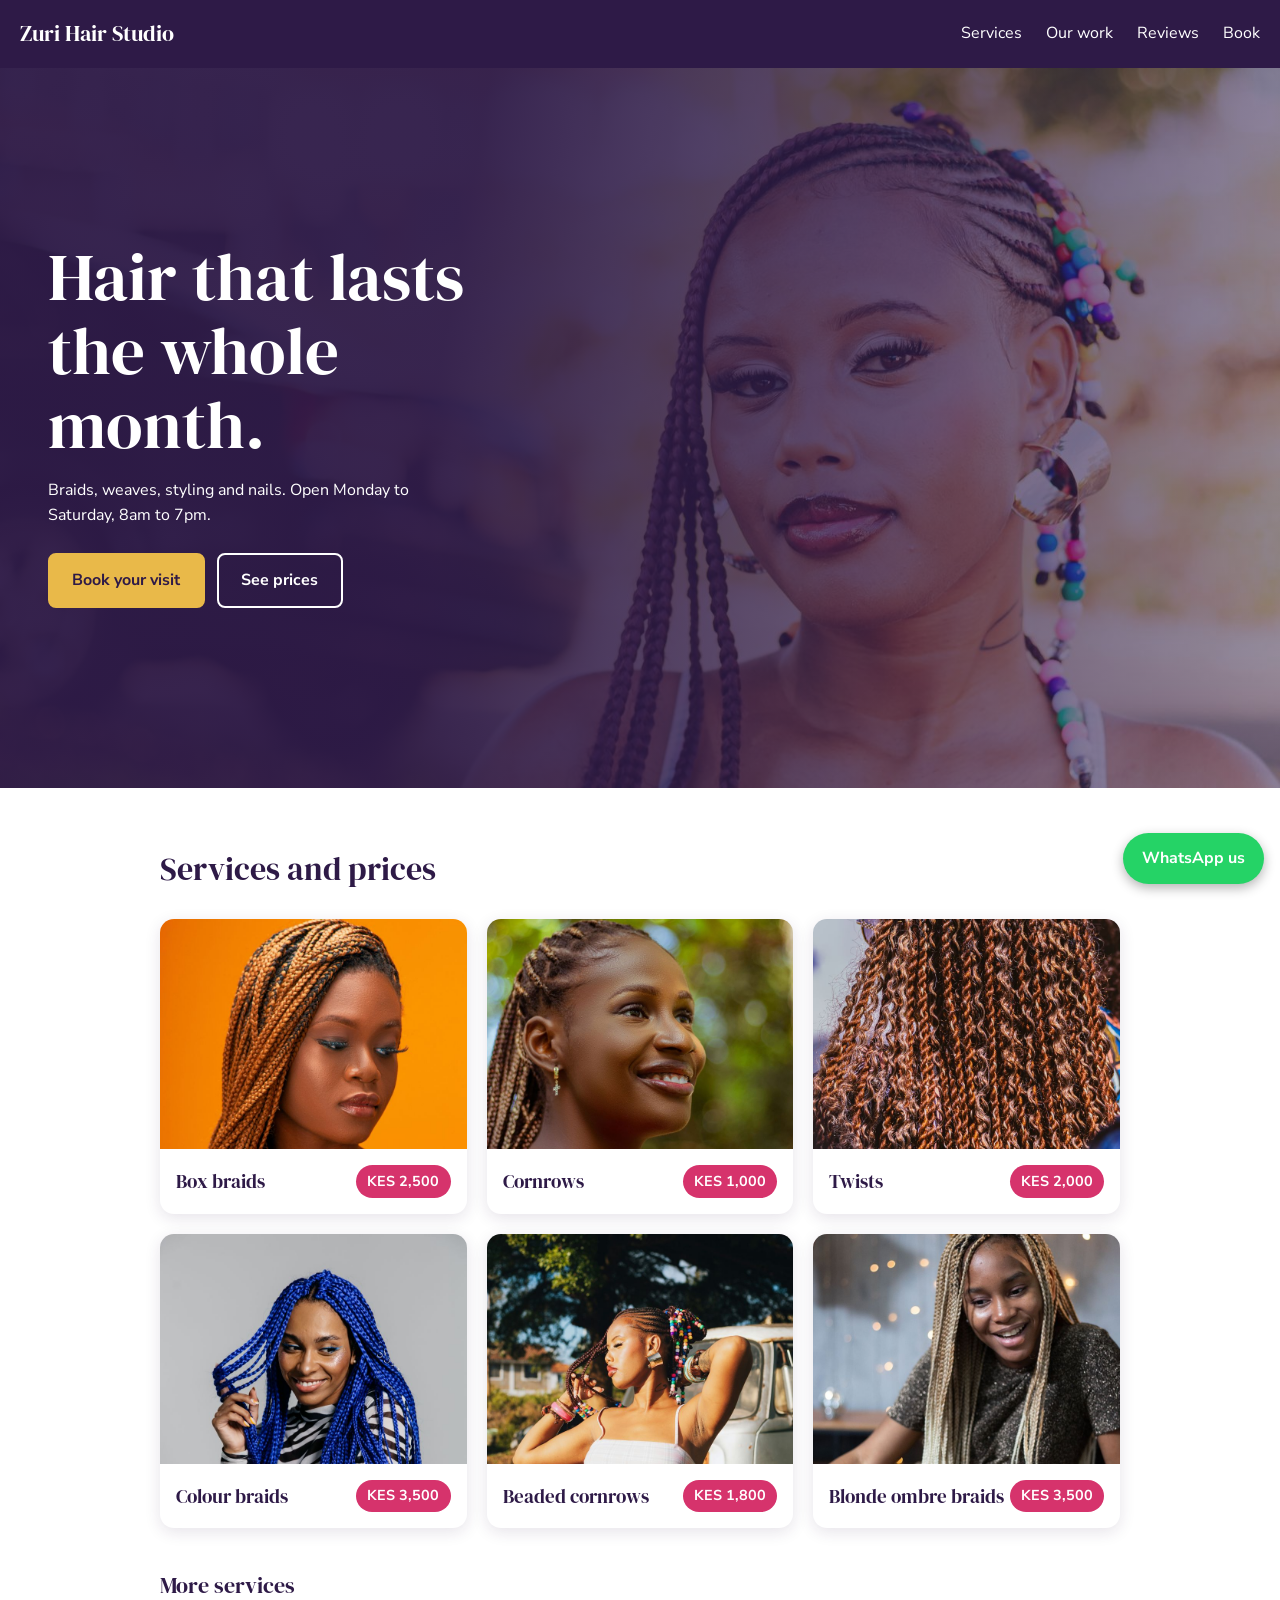
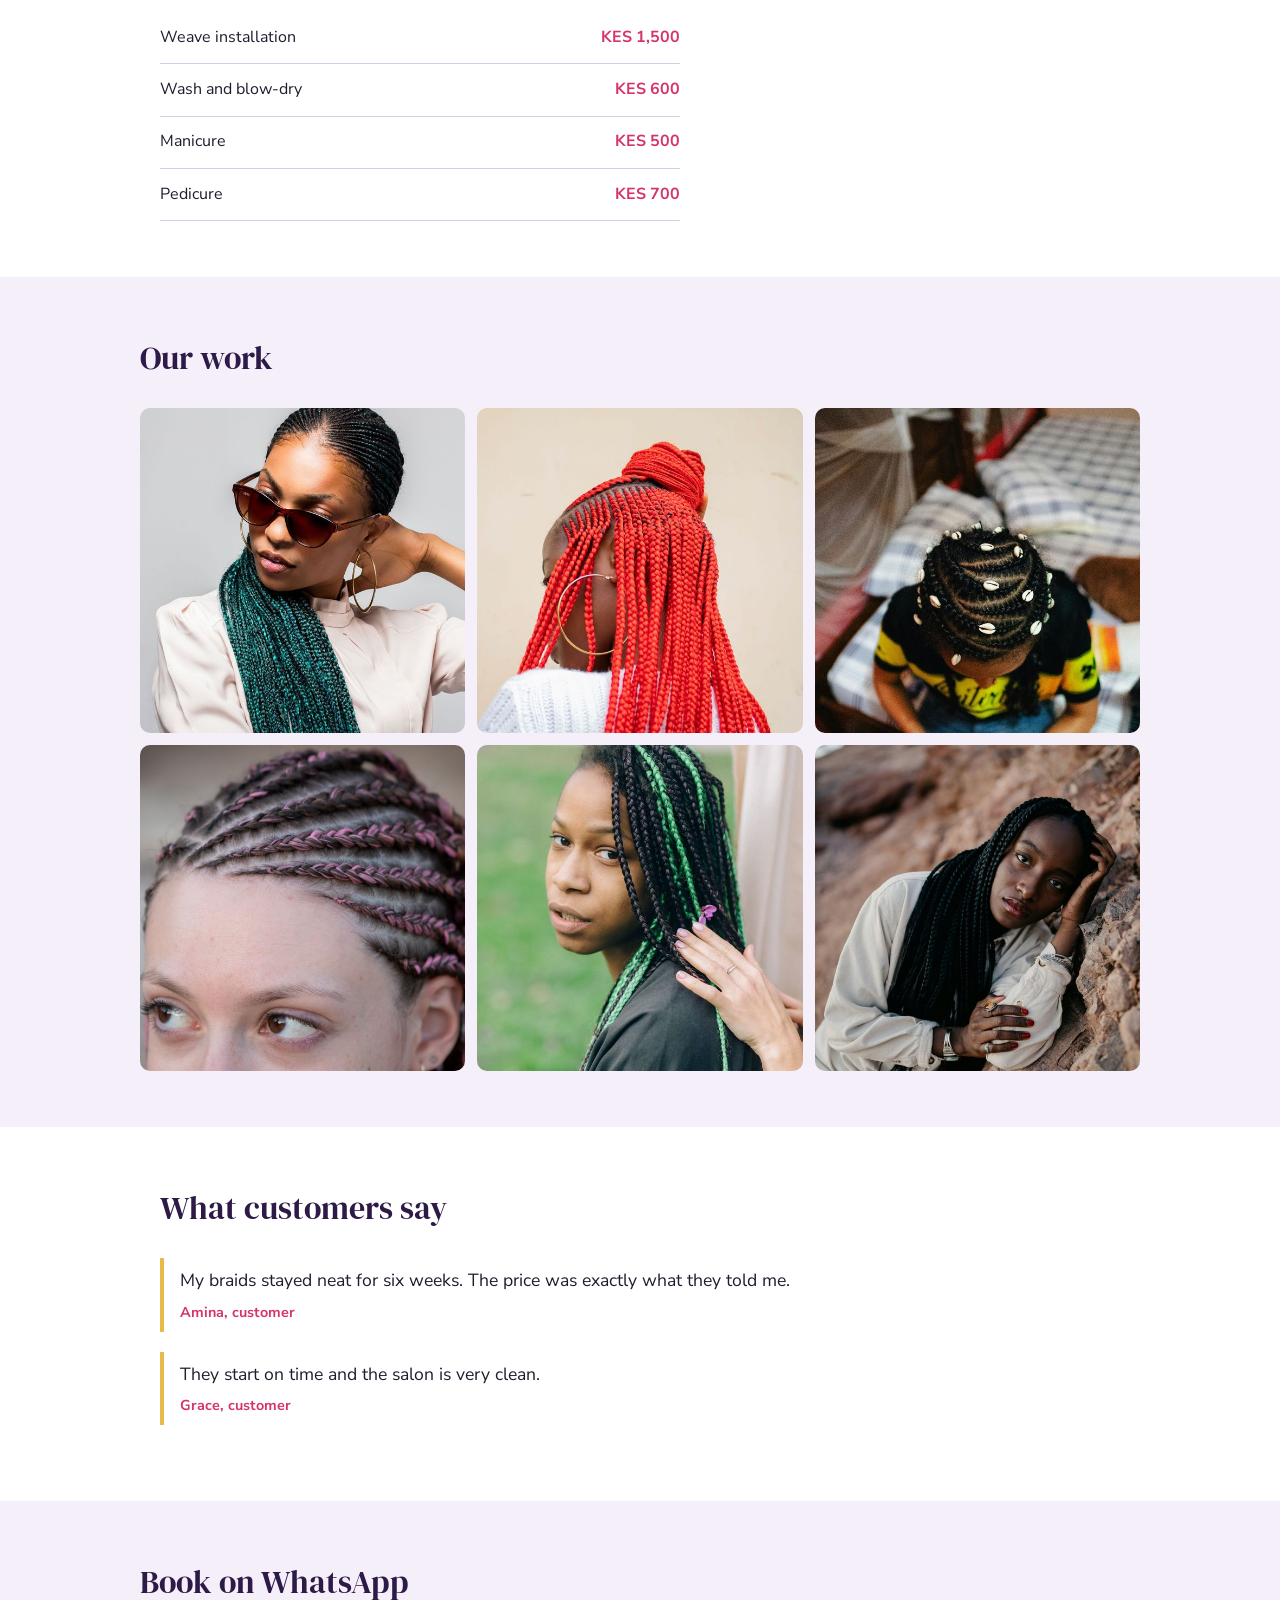
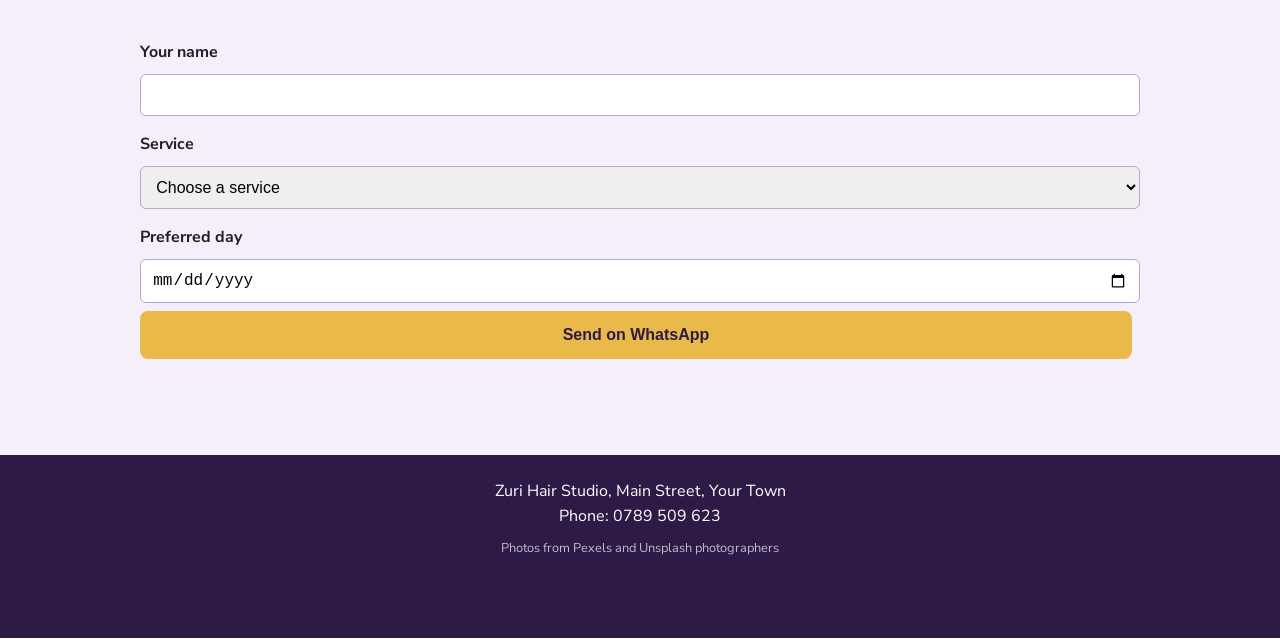
==== index.html @ 835d21a2 "Add files via upload" ====
<!DOCTYPE html>
<html lang="en">
<head>
  <meta charset="UTF-8">
  <meta name="viewport" content="width=device-width, initial-scale=1.0">
  <title>Zuri Hair Studio | Braids, Styling and Nails</title>
  <meta name="description" content="Zuri Hair Studio - braids, weaves, styling and nails. Book on WhatsApp.">
  <!-- Google Fonts: needs internet. If it fails, the fallback fonts are used. -->
  <link rel="preconnect" href="https://fonts.googleapis.com">
  <link rel="preconnect" href="https://fonts.gstatic.com" crossorigin>
  <link href="https://fonts.googleapis.com/css2?family=DM+Serif+Display&family=Nunito+Sans:wght@400;700&display=swap" rel="stylesheet">
  <link rel="stylesheet" href="styles.css">
</head>
<body>

  <!-- 1. HEADER -->
  <header class="site-header">
    <a href="#home" class="logo">Zuri Hair Studio</a>
    <button class="menu-btn" id="menuBtn" aria-label="Open menu">Menu</button>
    <nav id="nav" class="nav">
      <a href="#services">Services</a>
      <a href="#gallery">Our work</a>
      <a href="#reviews">Reviews</a>
      <a href="#book">Book</a>
    </nav>
  </header>

  <main>
    <!-- 2. HERO: put a photo at images/hero.jpg to show it as the background -->
    <section class="hero" id="home">
      <div class="hero-text">
        <h1>Hair that lasts the whole month.</h1>
        <p>Braids, weaves, styling and nails. Open Monday to Saturday, 8am to 7pm.</p>
        <a class="btn" href="#book">Book your visit</a>
        <a class="btn ghost" href="#services">See prices</a>
      </div>
    </section>

    <!-- 3. SERVICES: each card has a photo, a name and a price -->
    <section class="section" id="services">
      <h2>Services and prices</h2>
      <div class="cards">
        <article class="card">
          <img src="images/box-braids.jpg" alt="Box braids" loading="lazy" onerror="this.onerror=null;this.src='images/placeholder.svg'">
          <div class="card-body"><h3>Box braids</h3><span class="price">KES 2,500</span></div>
        </article>
        <article class="card">
          <img src="images/cornrows.jpg" alt="Cornrows" loading="lazy" onerror="this.onerror=null;this.src='images/placeholder.svg'">
          <div class="card-body"><h3>Cornrows</h3><span class="price">KES 1,000</span></div>
        </article>
        <article class="card">
          <img src="images/twists.jpg" alt="Twists" loading="lazy" onerror="this.onerror=null;this.src='images/placeholder.svg'">
          <div class="card-body"><h3>Twists</h3><span class="price">KES 2,000</span></div>
        </article>
        <article class="card">
          <img src="images/colour-braids.jpg" alt="Colour braids" loading="lazy" onerror="this.onerror=null;this.src='images/placeholder.svg'">
          <div class="card-body"><h3>Colour braids</h3><span class="price">KES 3,500</span></div>
        </article>
        <article class="card">
          <img src="images/beaded.jpg" alt="Beaded cornrows" loading="lazy" onerror="this.onerror=null;this.src='images/placeholder.svg'">
          <div class="card-body"><h3>Beaded cornrows</h3><span class="price">KES 1,800</span></div>
        </article>
        <article class="card">
          <img src="images/ombre.jpg" alt="Blonde ombre braids" loading="lazy" onerror="this.onerror=null;this.src='images/placeholder.svg'">
          <div class="card-body"><h3>Blonde ombre braids</h3><span class="price">KES 3,500</span></div>
        </article>
      </div>
      <h3 class="more-title">More services</h3>
      <ul class="price-list">
        <li><span>Weave installation</span><span>KES 1,500</span></li>
        <li><span>Wash and blow-dry</span><span>KES 600</span></li>
        <li><span>Manicure</span><span>KES 500</span></li>
        <li><span>Pedicure</span><span>KES 700</span></li>
      </ul>
    </section>

    <!-- 4. GALLERY: three more photos of finished work -->
    <section class="section alt" id="gallery">
      <h2>Our work</h2>
      <div class="gallery">
        <img src="images/g1.jpg" alt="Braided hairstyle 1" loading="lazy" onerror="this.onerror=null;this.src='images/placeholder.svg'">
        <img src="images/g2.jpg" alt="Braided hairstyle 2" loading="lazy" onerror="this.onerror=null;this.src='images/placeholder.svg'">
        <img src="images/g3.jpg" alt="Braided hairstyle 3" loading="lazy" onerror="this.onerror=null;this.src='images/placeholder.svg'">
        <img src="images/g4.jpg" alt="Braided hairstyle 4" loading="lazy" onerror="this.onerror=null;this.src='images/placeholder.svg'">
        <img src="images/g5.jpg" alt="Braided hairstyle 5" loading="lazy" onerror="this.onerror=null;this.src='images/placeholder.svg'">
        <img src="images/g6.jpg" alt="Braided hairstyle 6" loading="lazy" onerror="this.onerror=null;this.src='images/placeholder.svg'">
      </div>
    </section>

    <!-- 5. REVIEWS: replace with real customer words (ask permission first) -->
    <section class="section" id="reviews">
      <h2>What customers say</h2>
      <blockquote>My braids stayed neat for six weeks. The price was exactly what they told me.<cite>Amina, customer</cite></blockquote>
      <blockquote>They start on time and the salon is very clean.<cite>Grace, customer</cite></blockquote>
    </section>

    <!-- 6. BOOKING FORM -->
    <section class="section alt" id="book">
      <h2>Book on WhatsApp</h2>
      <form id="bookForm">
        <label for="name">Your name</label>
        <input type="text" id="name" required>

        <label for="service">Service</label>
        <select id="service" required>
          <option value="">Choose a service</option>
          <option>Box braids</option>
          <option>Cornrows</option>
          <option>Twists</option>
          <option>Colour braids</option>
          <option>Beaded cornrows</option>
          <option>Blonde ombre braids</option>
          <option>Weave installation</option>
          <option>Wash and blow-dry</option>
          <option>Manicure</option>
          <option>Pedicure</option>
        </select>

        <label for="date">Preferred day</label>
        <input type="date" id="date" required>

        <button type="submit" class="btn">Send on WhatsApp</button>
        <p id="formMsg" role="status"></p>
      </form>
    </section>
  </main>

  <!-- 7. FOOTER -->
  <footer class="site-footer">
    <p>Zuri Hair Studio, Main Street, Your Town</p>
    <p>Phone: 0789 509 623</p>
    <p class="credit">Photos from Pexels and Unsplash photographers</p>
  </footer>

  <!-- 8. Floating WhatsApp button (change the number in script.js) -->
  <a class="wa-float" id="waFloat" href="#" target="_blank" rel="noopener">WhatsApp us</a>

  <script src="script.js"></script>
</body>
</html>
---- styles.css ----
/* 1. COLOURS AND FONTS */
:root {
  --plum: #2e1a47;
  --pink: #d6336c;
  --gold: #e9b949;
  --lilac: #f5effa;
  --text: #231b2e;
}

/* 2. BASIC RESET */
* { box-sizing: border-box; margin: 0; padding: 0; }
html { scroll-behavior: smooth; }
body { font-family: "Nunito Sans", Arial, sans-serif; color: var(--text); line-height: 1.6; }
h1, h2, h3, .logo { font-family: "DM Serif Display", Georgia, serif; font-weight: 400; }
img { display: block; max-width: 100%; }

/* 3. HEADER */
.site-header {
  display: flex; justify-content: space-between; align-items: center; flex-wrap: wrap;
  padding: 1rem 1.25rem; background: var(--plum); position: sticky; top: 0; z-index: 10;
}
.logo { color: #fff; font-size: 1.4rem; text-decoration: none; }
.menu-btn { background: none; border: 1px solid var(--gold); color: var(--gold); padding: .4rem .9rem; border-radius: 6px; font-size: 1rem; }
.nav { display: none; width: 100%; flex-direction: column; gap: .75rem; padding-top: 1rem; }
.nav.open { display: flex; }
.nav a { color: #fff; text-decoration: none; }
.nav a:hover, .nav a:focus { color: var(--gold); }

/* 4. HERO: gradient on top of your photo (images/hero.jpg) */
.hero {
  min-height: 80vh; display: flex; align-items: center; color: #fff; padding: 3rem 1.25rem;
  background:
    linear-gradient(100deg, rgba(46,26,71,.95) 35%, rgba(46,26,71,.45)),
    url("images/hero.jpg") center/cover no-repeat,
    var(--plum);
}
.hero h1 { font-size: 2.6rem; line-height: 1.1; max-width: 13ch; }
.hero p { margin: 1rem 0 1.5rem; max-width: 38ch; }

/* 5. BUTTONS */
.btn {
  display: inline-block; background: var(--gold); color: var(--plum); padding: .8rem 1.4rem;
  border: 2px solid var(--gold); border-radius: 8px; font-weight: 700; font-size: 1rem;
  text-decoration: none; cursor: pointer; margin: 0 .5rem .5rem 0;
}
.btn:hover, .btn:focus { background: #fff; border-color: #fff; }
.btn.ghost { background: transparent; color: #fff; border-color: #fff; }
.btn.ghost:hover, .btn.ghost:focus { background: #fff; color: var(--plum); }

/* 6. SECTIONS */
.section { padding: 3.5rem 1.25rem; max-width: 1000px; margin: 0 auto; }
.section h2 { font-size: 2rem; margin-bottom: 1.5rem; color: var(--plum); }
.alt { max-width: none; background: var(--lilac); }
.alt > * { max-width: 1000px; margin-left: auto; margin-right: auto; }

/* 7. SERVICE CARDS */
.cards { display: grid; grid-template-columns: 1fr; gap: 1.25rem; }
.card { background: #fff; border-radius: 14px; overflow: hidden; box-shadow: 0 4px 16px rgba(46,26,71,.12); }
.card img { width: 100%; aspect-ratio: 4 / 3; object-fit: cover; }
.card-body { display: flex; justify-content: space-between; align-items: center; padding: 1rem; }
.card-body h3 { font-size: 1.2rem; color: var(--plum); }
.price { background: var(--pink); color: #fff; font-weight: 700; padding: .3rem .7rem; border-radius: 20px; font-size: .9rem; }

/* 8. GALLERY */
.gallery { display: grid; grid-template-columns: repeat(2, 1fr); gap: .75rem; }
.gallery img { width: 100%; aspect-ratio: 1 / 1; object-fit: cover; border-radius: 10px; }

/* 9. REVIEWS */
blockquote { border-left: 4px solid var(--gold); padding: .5rem 1rem; margin-bottom: 1.25rem; font-size: 1.1rem; }
cite { display: block; margin-top: .4rem; font-size: .9rem; color: var(--pink); font-style: normal; font-weight: 700; }

/* 10. FORM */
form { display: grid; gap: .5rem; max-width: 520px; }
label { font-weight: 700; margin-top: .5rem; }
input, select { padding: .7rem; font-size: 1rem; border: 1px solid #b9a6cc; border-radius: 6px; }
#formMsg { color: var(--pink); min-height: 1.5rem; }

/* 11. FOOTER AND FLOATING BUTTON */
.site-footer { background: var(--plum); color: #fff; padding: 1.5rem 1.25rem 5rem; text-align: center; }
.wa-float {
  position: fixed; right: 1rem; bottom: 1rem; background: #25d366; color: #fff; font-weight: 700;
  padding: .8rem 1.2rem; border-radius: 30px; text-decoration: none; box-shadow: 0 4px 12px rgba(0,0,0,.3);
}

/* 12. BIGGER SCREENS */
@media (min-width: 768px) {
  .menu-btn { display: none; }
  .nav { display: flex; flex-direction: row; width: auto; padding-top: 0; gap: 1.5rem; }
  .hero { padding: 4rem 3rem; }
  .hero h1 { font-size: 4.2rem; }
  .cards { grid-template-columns: repeat(3, 1fr); }
  .gallery { grid-template-columns: repeat(3, 1fr); }
}

/* 13. EXTRA: more-services list and photo credit */
.more-title { font-size: 1.4rem; color: var(--plum); margin: 2.5rem 0 .5rem; }
.price-list { list-style: none; max-width: 520px; }
.price-list li { display: flex; justify-content: space-between; padding: .8rem 0; border-bottom: 1px solid #d9cbe6; }
.price-list li span:last-child { font-weight: 700; color: var(--pink); }
.credit { font-size: .8rem; opacity: .7; margin-top: .5rem; }
@media (min-width: 768px) {
  .cards { grid-template-columns: repeat(3, 1fr); }
}
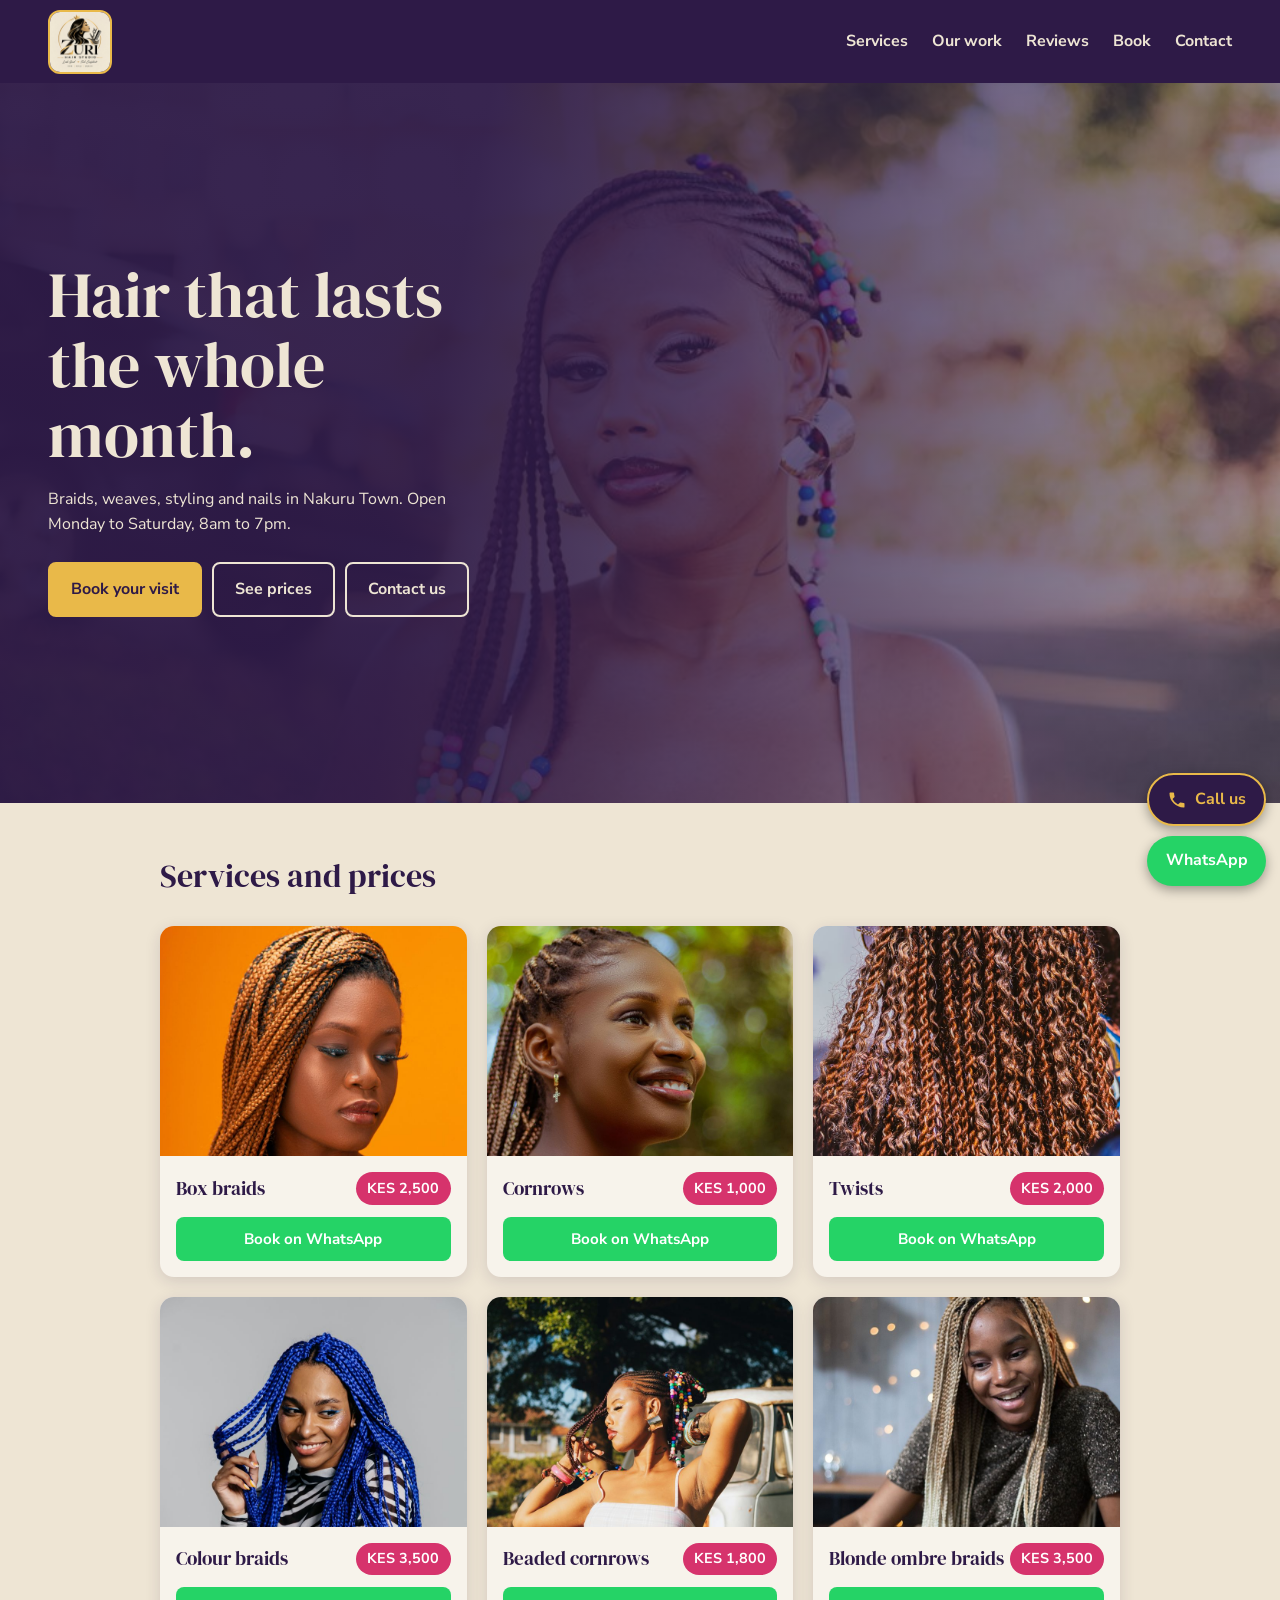
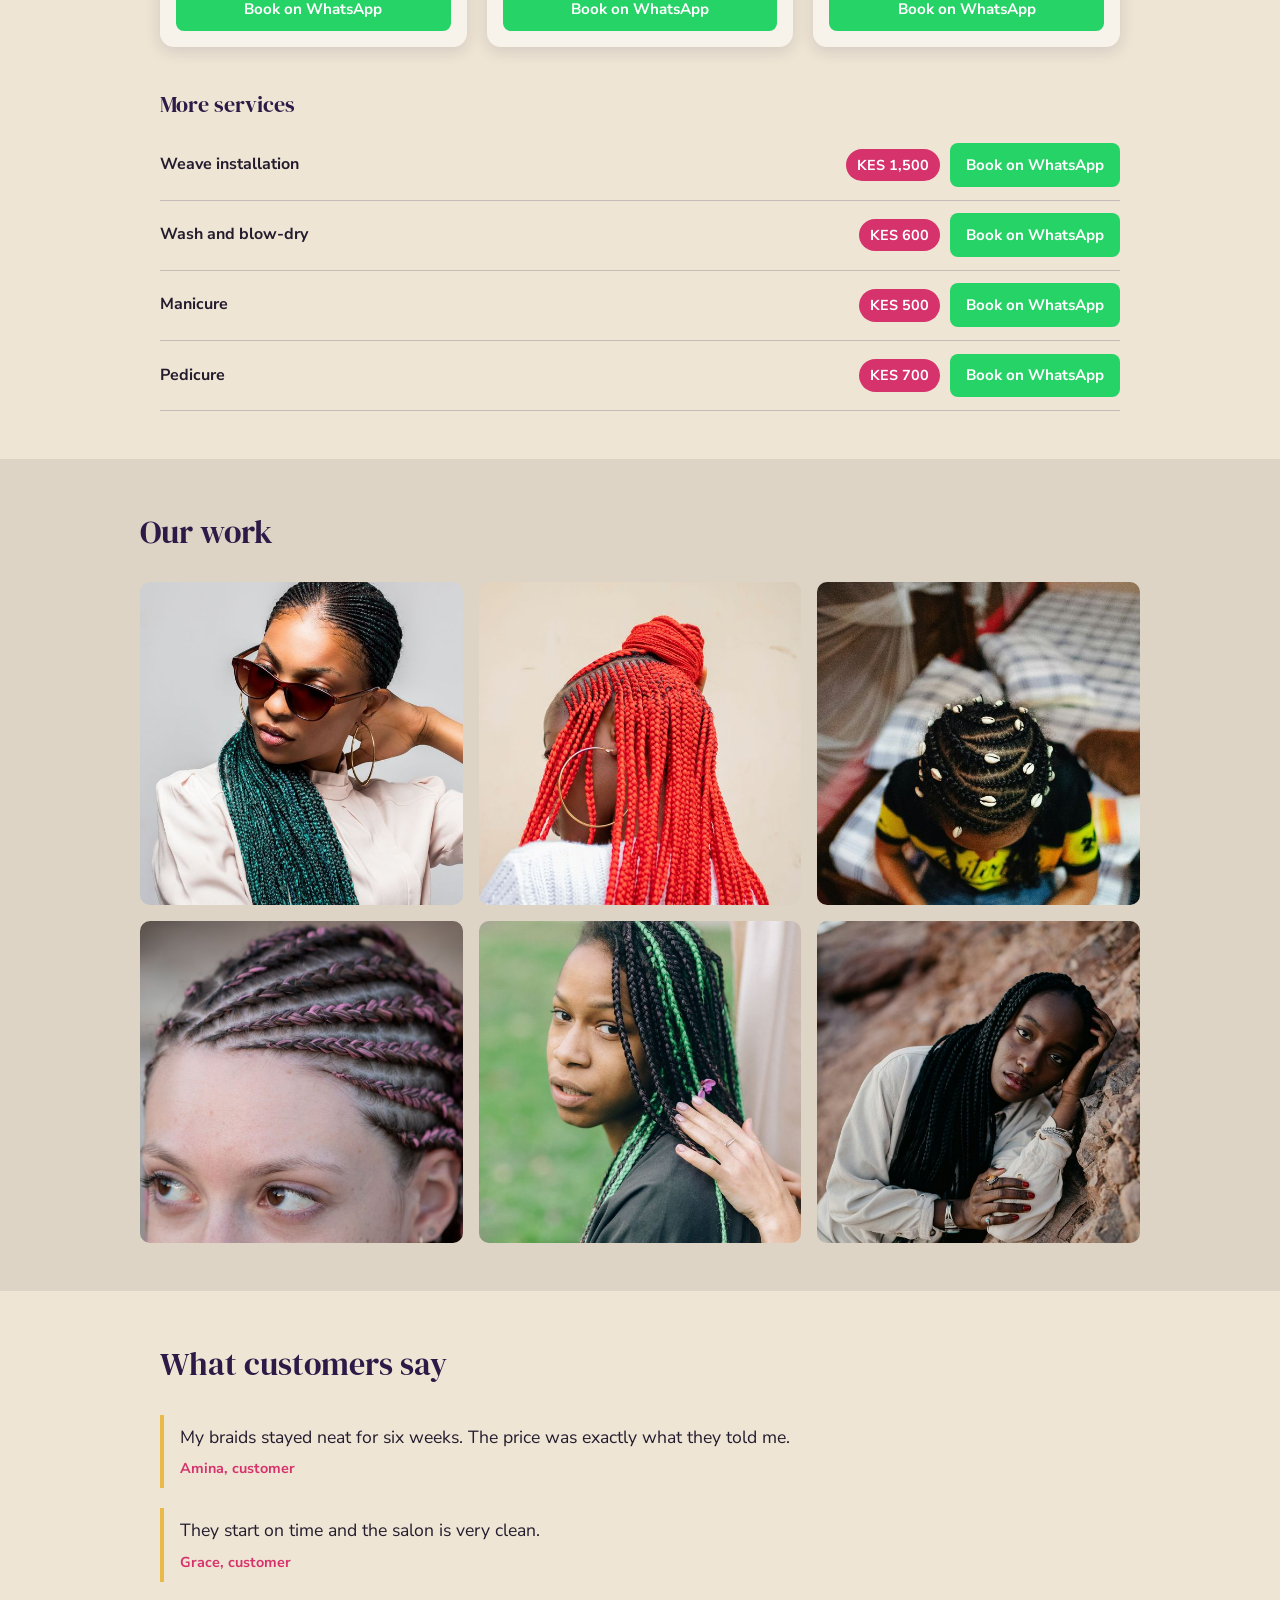
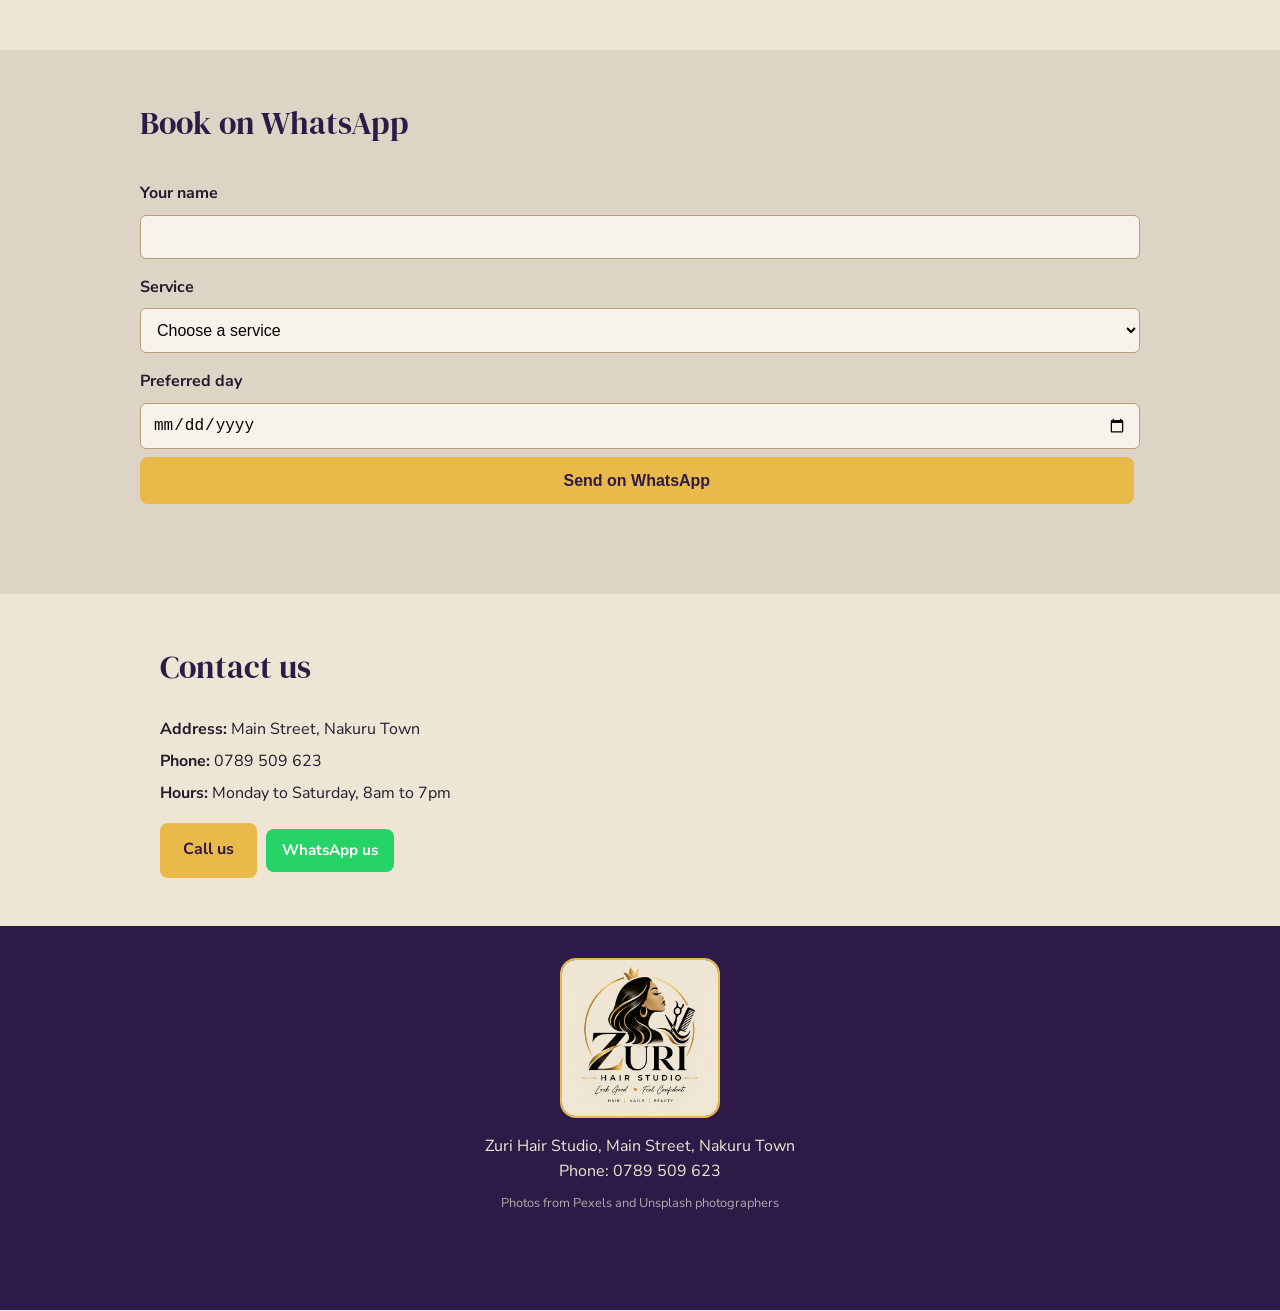
==== commit e53ee78f: "Add files via upload" ====
--- a/index.html
+++ b/index.html
@@ -3,9 +3,10 @@
 <head>
   <meta charset="UTF-8">
   <meta name="viewport" content="width=device-width, initial-scale=1.0">
-  <title>Zuri Hair Studio | Braids, Styling and Nails</title>
-  <meta name="description" content="Zuri Hair Studio - braids, weaves, styling and nails. Book on WhatsApp.">
-  <!-- Google Fonts: needs internet. If it fails, the fallback fonts are used. -->
+  <title>Zuri Hair Studio | Braids, Styling and Nails in Nakuru Town</title>
+  <meta name="description" content="Zuri Hair Studio, Main Street, Nakuru Town. Braids, twists, cornrows, weaves and nails. Book on WhatsApp.">
+  <link rel="icon" type="image/png" href="images/favicon.png">
+  <link rel="apple-touch-icon" href="images/apple-touch-icon.png">
   <link rel="preconnect" href="https://fonts.googleapis.com">
   <link rel="preconnect" href="https://fonts.gstatic.com" crossorigin>
   <link href="https://fonts.googleapis.com/css2?family=DM+Serif+Display&family=Nunito+Sans:wght@400;700&display=swap" rel="stylesheet">
@@ -13,68 +14,80 @@
 </head>
 <body>
 
-  <!-- 1. HEADER -->
+  <!-- 1. HEADER with logo -->
   <header class="site-header">
-    <a href="#home" class="logo">Zuri Hair Studio</a>
+    <a href="#home" class="logo-link" aria-label="Zuri Hair Studio home"><img src="images/logo.jpg" alt="Zuri Hair Studio logo" class="logo" width="64" height="64"></a>
     <button class="menu-btn" id="menuBtn" aria-label="Open menu">Menu</button>
     <nav id="nav" class="nav">
       <a href="#services">Services</a>
       <a href="#gallery">Our work</a>
       <a href="#reviews">Reviews</a>
       <a href="#book">Book</a>
+      <a href="#contact">Contact</a>
     </nav>
   </header>
 
   <main>
-    <!-- 2. HERO: put a photo at images/hero.jpg to show it as the background -->
+    <!-- 2. HERO: the full photo shows on phones, text sits on top on laptops -->
     <section class="hero" id="home">
+      <picture>
+        <source media="(max-width: 767px)" srcset="images/hero-mobile.jpg">
+        <img src="images/hero.jpg" alt="Beaded cornrows hairstyle" class="hero-img">
+      </picture>
       <div class="hero-text">
         <h1>Hair that lasts the whole month.</h1>
-        <p>Braids, weaves, styling and nails. Open Monday to Saturday, 8am to 7pm.</p>
+        <p>Braids, weaves, styling and nails in Nakuru Town. Open Monday to Saturday, 8am to 7pm.</p>
         <a class="btn" href="#book">Book your visit</a>
         <a class="btn ghost" href="#services">See prices</a>
+        <a class="btn ghost" href="#contact">Contact us</a>
       </div>
     </section>
 
-    <!-- 3. SERVICES: each card has a photo, a name and a price -->
+    <!-- 3. SERVICES: photo, price and a WhatsApp booking button on every one -->
     <section class="section" id="services">
       <h2>Services and prices</h2>
       <div class="cards">
         <article class="card">
           <img src="images/box-braids.jpg" alt="Box braids" loading="lazy" onerror="this.onerror=null;this.src='images/placeholder.svg'">
           <div class="card-body"><h3>Box braids</h3><span class="price">KES 2,500</span></div>
+          <div class="card-actions"><a class="btn-wa" href="https://wa.me/254789509623?text=Hello%20Zuri%20Hair%20Studio%2C%20I%20would%20like%20to%20book%20Box%20braids." target="_blank" rel="noopener">Book on WhatsApp</a></div>
         </article>
         <article class="card">
           <img src="images/cornrows.jpg" alt="Cornrows" loading="lazy" onerror="this.onerror=null;this.src='images/placeholder.svg'">
           <div class="card-body"><h3>Cornrows</h3><span class="price">KES 1,000</span></div>
+          <div class="card-actions"><a class="btn-wa" href="https://wa.me/254789509623?text=Hello%20Zuri%20Hair%20Studio%2C%20I%20would%20like%20to%20book%20Cornrows." target="_blank" rel="noopener">Book on WhatsApp</a></div>
         </article>
         <article class="card">
           <img src="images/twists.jpg" alt="Twists" loading="lazy" onerror="this.onerror=null;this.src='images/placeholder.svg'">
           <div class="card-body"><h3>Twists</h3><span class="price">KES 2,000</span></div>
+          <div class="card-actions"><a class="btn-wa" href="https://wa.me/254789509623?text=Hello%20Zuri%20Hair%20Studio%2C%20I%20would%20like%20to%20book%20Twists." target="_blank" rel="noopener">Book on WhatsApp</a></div>
         </article>
         <article class="card">
           <img src="images/colour-braids.jpg" alt="Colour braids" loading="lazy" onerror="this.onerror=null;this.src='images/placeholder.svg'">
           <div class="card-body"><h3>Colour braids</h3><span class="price">KES 3,500</span></div>
+          <div class="card-actions"><a class="btn-wa" href="https://wa.me/254789509623?text=Hello%20Zuri%20Hair%20Studio%2C%20I%20would%20like%20to%20book%20Colour%20braids." target="_blank" rel="noopener">Book on WhatsApp</a></div>
         </article>
         <article class="card">
           <img src="images/beaded.jpg" alt="Beaded cornrows" loading="lazy" onerror="this.onerror=null;this.src='images/placeholder.svg'">
           <div class="card-body"><h3>Beaded cornrows</h3><span class="price">KES 1,800</span></div>
+          <div class="card-actions"><a class="btn-wa" href="https://wa.me/254789509623?text=Hello%20Zuri%20Hair%20Studio%2C%20I%20would%20like%20to%20book%20Beaded%20cornrows." target="_blank" rel="noopener">Book on WhatsApp</a></div>
         </article>
         <article class="card">
           <img src="images/ombre.jpg" alt="Blonde ombre braids" loading="lazy" onerror="this.onerror=null;this.src='images/placeholder.svg'">
           <div class="card-body"><h3>Blonde ombre braids</h3><span class="price">KES 3,500</span></div>
+          <div class="card-actions"><a class="btn-wa" href="https://wa.me/254789509623?text=Hello%20Zuri%20Hair%20Studio%2C%20I%20would%20like%20to%20book%20Blonde%20ombre%20braids." target="_blank" rel="noopener">Book on WhatsApp</a></div>
         </article>
       </div>
       <h3 class="more-title">More services</h3>
       <ul class="price-list">
-        <li><span>Weave installation</span><span>KES 1,500</span></li>
-        <li><span>Wash and blow-dry</span><span>KES 600</span></li>
-        <li><span>Manicure</span><span>KES 500</span></li>
-        <li><span>Pedicure</span><span>KES 700</span></li>
+        <li><span class="svc">Weave installation</span><span class="price">KES 1,500</span><a class="btn-wa" href="https://wa.me/254789509623?text=Hello%20Zuri%20Hair%20Studio%2C%20I%20would%20like%20to%20book%20Weave%20installation." target="_blank" rel="noopener">Book on WhatsApp</a></li>
+        <li><span class="svc">Wash and blow-dry</span><span class="price">KES 600</span><a class="btn-wa" href="https://wa.me/254789509623?text=Hello%20Zuri%20Hair%20Studio%2C%20I%20would%20like%20to%20book%20Wash%20and%20blow-dry." target="_blank" rel="noopener">Book on WhatsApp</a></li>
+        <li><span class="svc">Manicure</span><span class="price">KES 500</span><a class="btn-wa" href="https://wa.me/254789509623?text=Hello%20Zuri%20Hair%20Studio%2C%20I%20would%20like%20to%20book%20Manicure." target="_blank" rel="noopener">Book on WhatsApp</a></li>
+        <li><span class="svc">Pedicure</span><span class="price">KES 700</span><a class="btn-wa" href="https://wa.me/254789509623?text=Hello%20Zuri%20Hair%20Studio%2C%20I%20would%20like%20to%20book%20Pedicure." target="_blank" rel="noopener">Book on WhatsApp</a></li>
       </ul>
     </section>
 
-    <!-- 4. GALLERY: three more photos of finished work -->
+    <!-- 4. GALLERY -->
     <section class="section alt" id="gallery">
       <h2>Our work</h2>
       <div class="gallery">
@@ -87,7 +100,7 @@
       </div>
     </section>
 
-    <!-- 5. REVIEWS: replace with real customer words (ask permission first) -->
+    <!-- 5. REVIEWS -->
     <section class="section" id="reviews">
       <h2>What customers say</h2>
       <blockquote>My braids stayed neat for six weeks. The price was exactly what they told me.<cite>Amina, customer</cite></blockquote>
@@ -100,7 +113,6 @@
       <form id="bookForm">
         <label for="name">Your name</label>
         <input type="text" id="name" required>
-
         <label for="service">Service</label>
         <select id="service" required>
           <option value="">Choose a service</option>
@@ -115,25 +127,39 @@
           <option>Manicure</option>
           <option>Pedicure</option>
         </select>
-
         <label for="date">Preferred day</label>
         <input type="date" id="date" required>
-
         <button type="submit" class="btn">Send on WhatsApp</button>
         <p id="formMsg" role="status"></p>
       </form>
     </section>
+
+    <!-- 7. CONTACT -->
+    <section class="section" id="contact">
+      <h2>Contact us</h2>
+      <p class="contact-line"><strong>Address:</strong> Main Street, Nakuru Town</p>
+      <p class="contact-line"><strong>Phone:</strong> 0789 509 623</p>
+      <p class="contact-line"><strong>Hours:</strong> Monday to Saturday, 8am to 7pm</p>
+      <p class="contact-actions">
+        <a class="btn" href="tel:+254789509623">Call us</a>
+        <a class="btn-wa" href="https://wa.me/254789509623" target="_blank" rel="noopener">WhatsApp us</a>
+      </p>
+    </section>
   </main>
 
-  <!-- 7. FOOTER -->
+  <!-- 8. FOOTER with logo -->
   <footer class="site-footer">
-    <p>Zuri Hair Studio, Main Street, Your Town</p>
+    <img src="images/logo.jpg" alt="Zuri Hair Studio logo" class="footer-logo" width="160" height="160" loading="lazy">
+    <p>Zuri Hair Studio, Main Street, Nakuru Town</p>
     <p>Phone: 0789 509 623</p>
     <p class="credit">Photos from Pexels and Unsplash photographers</p>
   </footer>
 
-  <!-- 8. Floating WhatsApp button (change the number in script.js) -->
-  <a class="wa-float" id="waFloat" href="#" target="_blank" rel="noopener">WhatsApp us</a>
+  <!-- 9. FLOATING BUTTONS -->
+  <div class="float-btns">
+    <a class="fab call" href="tel:+254789509623" aria-label="Call Zuri Hair Studio"><svg viewBox="0 0 24 24" width="20" height="20" fill="currentColor" aria-hidden="true"><path d="M6.6 10.8a15 15 0 006.6 6.6l2.2-2.2a1 1 0 011-.25c1.1.37 2.3.57 3.6.57a1 1 0 011 1V20a1 1 0 01-1 1A17 17 0 013 4a1 1 0 011-1h3.5a1 1 0 011 1c0 1.25.2 2.45.57 3.58a1 1 0 01-.25 1l-2.2 2.2z"/></svg><span>Call us</span></a>
+    <a class="fab wa" href="https://wa.me/254789509623?text=Hello%20Zuri%20Hair%20Studio%2C%20I%20would%20like%20to%20ask%20about%20your%20services." target="_blank" rel="noopener" aria-label="WhatsApp Zuri Hair Studio">WhatsApp</a>
+  </div>
 
   <script src="script.js"></script>
 </body>
--- a/styles.css
+++ b/styles.css
@@ -1,103 +1,99 @@
-/* 1. COLOURS AND FONTS */
+/* 1. COLOURS (change them here and the whole site changes) */
 :root {
-  --plum: #2e1a47;
+  --plum: #2e1a47;      /* dark purple: header, hero, footer */
   --pink: #d6336c;
   --gold: #e9b949;
-  --lilac: #f5effa;
+  --cream: #eee5d4;   /* page colour, matched to the logo background */
+  --sand: #ddd4c5;     /* alternate sections */
+  --ivory: #f7f3eb;   /* cards and form fields */
   --text: #231b2e;
 }
-
-/* 2. BASIC RESET */
 * { box-sizing: border-box; margin: 0; padding: 0; }
-html { scroll-behavior: smooth; }
-body { font-family: "Nunito Sans", Arial, sans-serif; color: var(--text); line-height: 1.6; }
-h1, h2, h3, .logo { font-family: "DM Serif Display", Georgia, serif; font-weight: 400; }
+html { scroll-behavior: smooth; scroll-padding-top: 84px; }
+body { font-family: "Nunito Sans", Arial, sans-serif; color: var(--text); background: var(--cream); line-height: 1.6; }
+h1, h2, h3 { font-family: "DM Serif Display", Georgia, serif; font-weight: 400; }
 img { display: block; max-width: 100%; }
 
-/* 3. HEADER */
-.site-header {
-  display: flex; justify-content: space-between; align-items: center; flex-wrap: wrap;
-  padding: 1rem 1.25rem; background: var(--plum); position: sticky; top: 0; z-index: 10;
-}
-.logo { color: #fff; font-size: 1.4rem; text-decoration: none; }
-.menu-btn { background: none; border: 1px solid var(--gold); color: var(--gold); padding: .4rem .9rem; border-radius: 6px; font-size: 1rem; }
-.nav { display: none; width: 100%; flex-direction: column; gap: .75rem; padding-top: 1rem; }
+/* 2. HEADER */
+.site-header { display: flex; justify-content: space-between; align-items: center; flex-wrap: wrap; padding: .6rem 1.25rem; background: var(--plum); position: sticky; top: 0; z-index: 10; }
+.logo { width: 64px; height: 64px; border-radius: 12px; border: 2px solid var(--gold); }
+.menu-btn { background: none; border: 1px solid var(--gold); color: var(--gold); padding: .5rem 1rem; border-radius: 6px; font-size: 1rem; }
+.nav { display: none; width: 100%; flex-direction: column; gap: .9rem; padding: 1rem 0 .5rem; }
 .nav.open { display: flex; }
-.nav a { color: #fff; text-decoration: none; }
+.nav a { color: var(--cream); text-decoration: none; font-weight: 700; }
 .nav a:hover, .nav a:focus { color: var(--gold); }
 
-/* 4. HERO: gradient on top of your photo (images/hero.jpg) */
-.hero {
-  min-height: 80vh; display: flex; align-items: center; color: #fff; padding: 3rem 1.25rem;
-  background:
-    linear-gradient(100deg, rgba(46,26,71,.95) 35%, rgba(46,26,71,.45)),
-    url("images/hero.jpg") center/cover no-repeat,
-    var(--plum);
-}
-.hero h1 { font-size: 2.6rem; line-height: 1.1; max-width: 13ch; }
-.hero p { margin: 1rem 0 1.5rem; max-width: 38ch; }
+/* 3. HERO (phone first: whole photo on top, text underneath) */
+.hero { background: var(--plum); color: var(--cream); }
+.hero-img { width: 100%; height: auto; aspect-ratio: 4 / 3; object-fit: cover; }
+.hero-text { padding: 1.75rem 1.25rem 2.25rem; }
+.hero h1 { font-size: 2.3rem; line-height: 1.1; max-width: 14ch; }
+.hero p { margin: 1rem 0 1.5rem; max-width: 40ch; }
 
-/* 5. BUTTONS */
-.btn {
-  display: inline-block; background: var(--gold); color: var(--plum); padding: .8rem 1.4rem;
-  border: 2px solid var(--gold); border-radius: 8px; font-weight: 700; font-size: 1rem;
-  text-decoration: none; cursor: pointer; margin: 0 .5rem .5rem 0;
-}
-.btn:hover, .btn:focus { background: #fff; border-color: #fff; }
-.btn.ghost { background: transparent; color: #fff; border-color: #fff; }
-.btn.ghost:hover, .btn.ghost:focus { background: #fff; color: var(--plum); }
+/* 4. BUTTONS */
+.btn { display: inline-block; background: var(--gold); color: var(--plum); padding: .8rem 1.3rem; border: 2px solid var(--gold); border-radius: 8px; font-weight: 700; font-size: 1rem; text-decoration: none; cursor: pointer; margin: 0 .4rem .6rem 0; }
+.btn:hover, .btn:focus { background: var(--cream); border-color: var(--cream); }
+.btn.ghost { background: transparent; color: var(--cream); border-color: var(--cream); }
+.btn.ghost:hover, .btn.ghost:focus { background: var(--cream); color: var(--plum); }
+.btn-wa { display: inline-block; background: #25d366; color: #fff; padding: .6rem 1rem; border-radius: 8px; font-weight: 700; font-size: .95rem; text-decoration: none; }
+.btn-wa:hover, .btn-wa:focus { background: #1da851; }
 
-/* 6. SECTIONS */
-.section { padding: 3.5rem 1.25rem; max-width: 1000px; margin: 0 auto; }
+/* 5. SECTIONS */
+.section { padding: 3rem 1.25rem; max-width: 1000px; margin: 0 auto; }
 .section h2 { font-size: 2rem; margin-bottom: 1.5rem; color: var(--plum); }
-.alt { max-width: none; background: var(--lilac); }
+.alt { max-width: none; background: var(--sand); }
 .alt > * { max-width: 1000px; margin-left: auto; margin-right: auto; }
 
-/* 7. SERVICE CARDS */
+/* 6. SERVICE CARDS */
 .cards { display: grid; grid-template-columns: 1fr; gap: 1.25rem; }
-.card { background: #fff; border-radius: 14px; overflow: hidden; box-shadow: 0 4px 16px rgba(46,26,71,.12); }
+.card { background: var(--ivory); border-radius: 14px; overflow: hidden; box-shadow: 0 4px 16px rgba(46,26,71,.14); }
 .card img { width: 100%; aspect-ratio: 4 / 3; object-fit: cover; }
-.card-body { display: flex; justify-content: space-between; align-items: center; padding: 1rem; }
+.card-body { display: flex; justify-content: space-between; align-items: center; padding: 1rem 1rem .5rem; }
 .card-body h3 { font-size: 1.2rem; color: var(--plum); }
-.price { background: var(--pink); color: #fff; font-weight: 700; padding: .3rem .7rem; border-radius: 20px; font-size: .9rem; }
+.card-actions { padding: .25rem 1rem 1rem; }
+.card-actions .btn-wa { display: block; text-align: center; }
+.price { background: var(--pink); color: #fff; font-weight: 700; padding: .3rem .7rem; border-radius: 20px; font-size: .9rem; white-space: nowrap; }
+.more-title { font-size: 1.4rem; color: var(--plum); margin: 2.5rem 0 .5rem; }
+.price-list { list-style: none; }
+.price-list li { display: flex; flex-wrap: wrap; align-items: center; gap: .6rem; padding: .8rem 0; border-bottom: 1px solid rgba(46,26,71,.2); }
+.price-list .svc { flex: 1 1 8rem; font-weight: 700; }
 
-/* 8. GALLERY */
+/* 7. GALLERY, REVIEWS */
 .gallery { display: grid; grid-template-columns: repeat(2, 1fr); gap: .75rem; }
 .gallery img { width: 100%; aspect-ratio: 1 / 1; object-fit: cover; border-radius: 10px; }
-
-/* 9. REVIEWS */
 blockquote { border-left: 4px solid var(--gold); padding: .5rem 1rem; margin-bottom: 1.25rem; font-size: 1.1rem; }
 cite { display: block; margin-top: .4rem; font-size: .9rem; color: var(--pink); font-style: normal; font-weight: 700; }
 
-/* 10. FORM */
+/* 8. FORM AND CONTACT */
 form { display: grid; gap: .5rem; max-width: 520px; }
 label { font-weight: 700; margin-top: .5rem; }
-input, select { padding: .7rem; font-size: 1rem; border: 1px solid #b9a6cc; border-radius: 6px; }
+input, select { padding: .75rem; font-size: 1rem; background: var(--ivory); border: 1px solid #b59f78; border-radius: 6px; }
 #formMsg { color: var(--pink); min-height: 1.5rem; }
+.contact-line { margin-bottom: .4rem; }
+.contact-actions { margin-top: 1rem; display: flex; flex-wrap: wrap; gap: .6rem; align-items: center; }
+.contact-actions .btn { margin: 0; }
 
-/* 11. FOOTER AND FLOATING BUTTON */
-.site-footer { background: var(--plum); color: #fff; padding: 1.5rem 1.25rem 5rem; text-align: center; }
-.wa-float {
-  position: fixed; right: 1rem; bottom: 1rem; background: #25d366; color: #fff; font-weight: 700;
-  padding: .8rem 1.2rem; border-radius: 30px; text-decoration: none; box-shadow: 0 4px 12px rgba(0,0,0,.3);
+/* 9. FOOTER */
+.site-footer { background: var(--plum); color: var(--cream); padding: 2rem 1.25rem 6rem; text-align: center; }
+.footer-logo { width: 160px; height: 160px; margin: 0 auto 1rem; border-radius: 16px; border: 2px solid var(--gold); }
+.credit { font-size: .8rem; opacity: .7; margin-top: .5rem; }
+
+/* 10. FLOATING CALL AND WHATSAPP BUTTONS */
+.float-btns { position: fixed; right: .9rem; bottom: .9rem; display: flex; flex-direction: column; gap: .6rem; z-index: 20; }
+.fab { display: flex; align-items: center; justify-content: center; gap: .5rem; padding: .75rem 1.1rem; border-radius: 30px; font-weight: 700; text-decoration: none; color: #fff; box-shadow: 0 4px 12px rgba(0,0,0,.35); }
+.fab.call { background: var(--plum); border: 2px solid var(--gold); color: var(--gold); }
+.fab.wa { background: #25d366; }
+
+/* 11. LAPTOP AND BIGGER (photo becomes the background, text on top) */
+@media (min-width: 768px) {
+  .site-header { padding: .6rem 3rem; }
+  .menu-btn { display: none; }
+  .nav { display: flex; flex-direction: row; width: auto; padding: 0; gap: 1.5rem; }
+  .hero { position: relative; min-height: 80vh; display: flex; align-items: center; overflow: hidden; }
+  .hero-img { position: absolute; inset: 0; width: 100%; height: 100%; aspect-ratio: auto; object-position: right center; }
+  .hero::after { content: ""; position: absolute; inset: 0; background: linear-gradient(100deg, rgba(46,26,71,.95) 35%, rgba(46,26,71,.4)); }
+  .hero-text { position: relative; z-index: 1; padding: 4rem 3rem; max-width: 38rem; }
+  .hero h1 { font-size: 4rem; }
+  .cards { grid-template-columns: repeat(3, 1fr); }
+  .gallery { grid-template-columns: repeat(3, 1fr); gap: 1rem; }
 }
-
-/* 12. BIGGER SCREENS */
-@media (min-width: 768px) {
-  .menu-btn { display: none; }
-  .nav { display: flex; flex-direction: row; width: auto; padding-top: 0; gap: 1.5rem; }
-  .hero { padding: 4rem 3rem; }
-  .hero h1 { font-size: 4.2rem; }
-  .cards { grid-template-columns: repeat(3, 1fr); }
-  .gallery { grid-template-columns: repeat(3, 1fr); }
-}
-
-/* 13. EXTRA: more-services list and photo credit */
-.more-title { font-size: 1.4rem; color: var(--plum); margin: 2.5rem 0 .5rem; }
-.price-list { list-style: none; max-width: 520px; }
-.price-list li { display: flex; justify-content: space-between; padding: .8rem 0; border-bottom: 1px solid #d9cbe6; }
-.price-list li span:last-child { font-weight: 700; color: var(--pink); }
-.credit { font-size: .8rem; opacity: .7; margin-top: .5rem; }
-@media (min-width: 768px) {
-  .cards { grid-template-columns: repeat(3, 1fr); }
-}
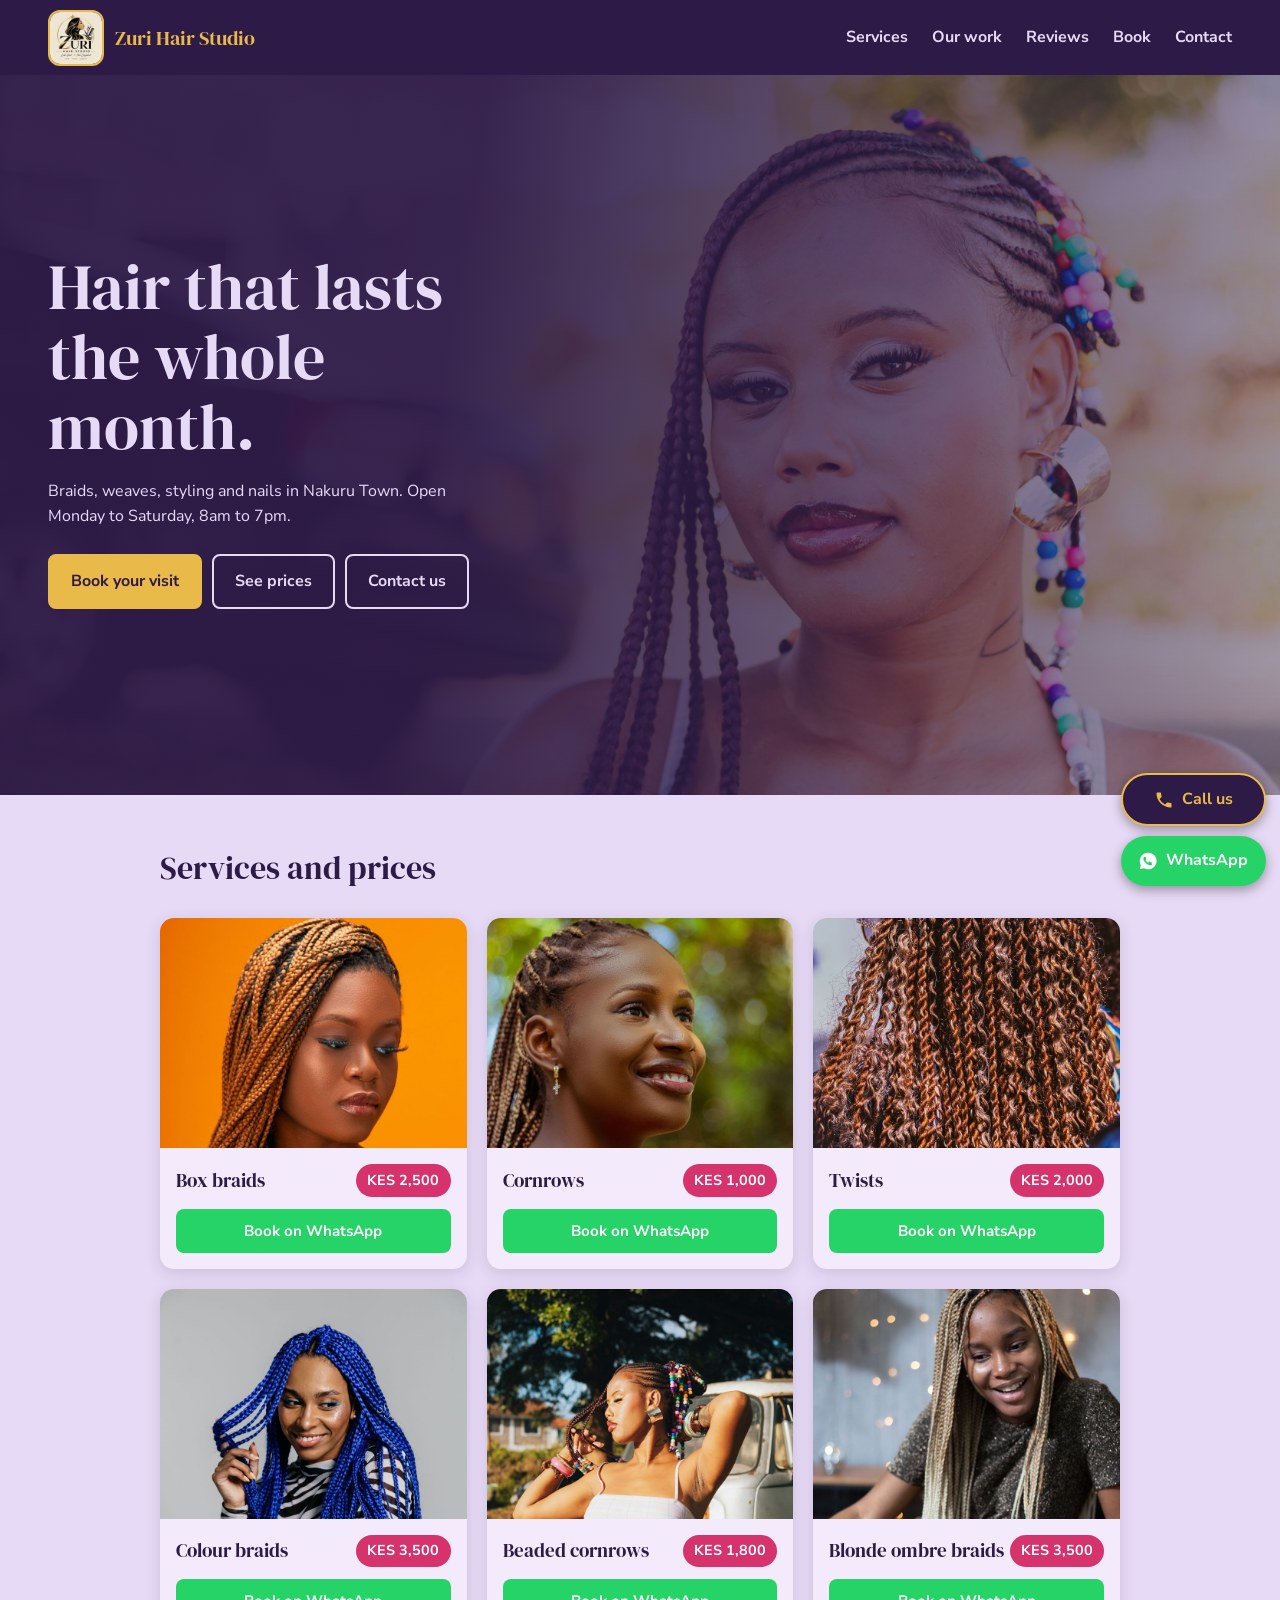
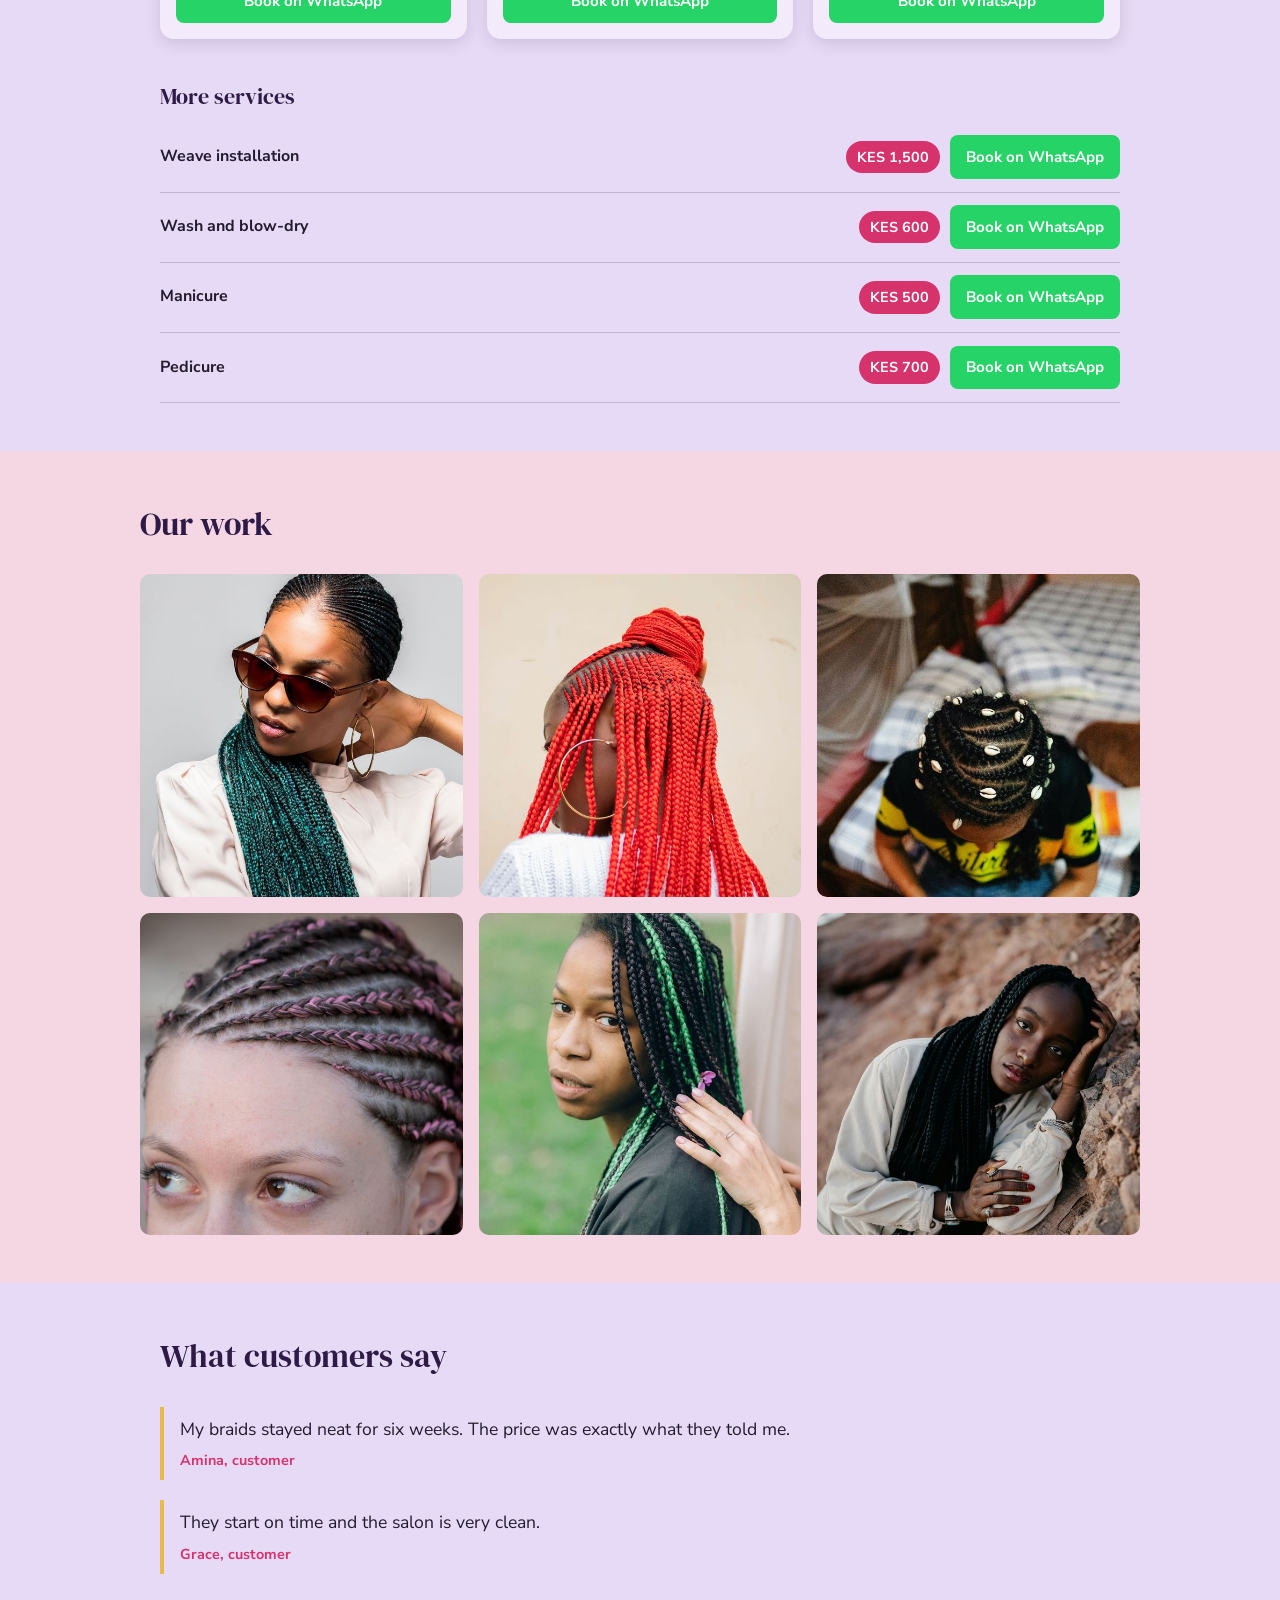
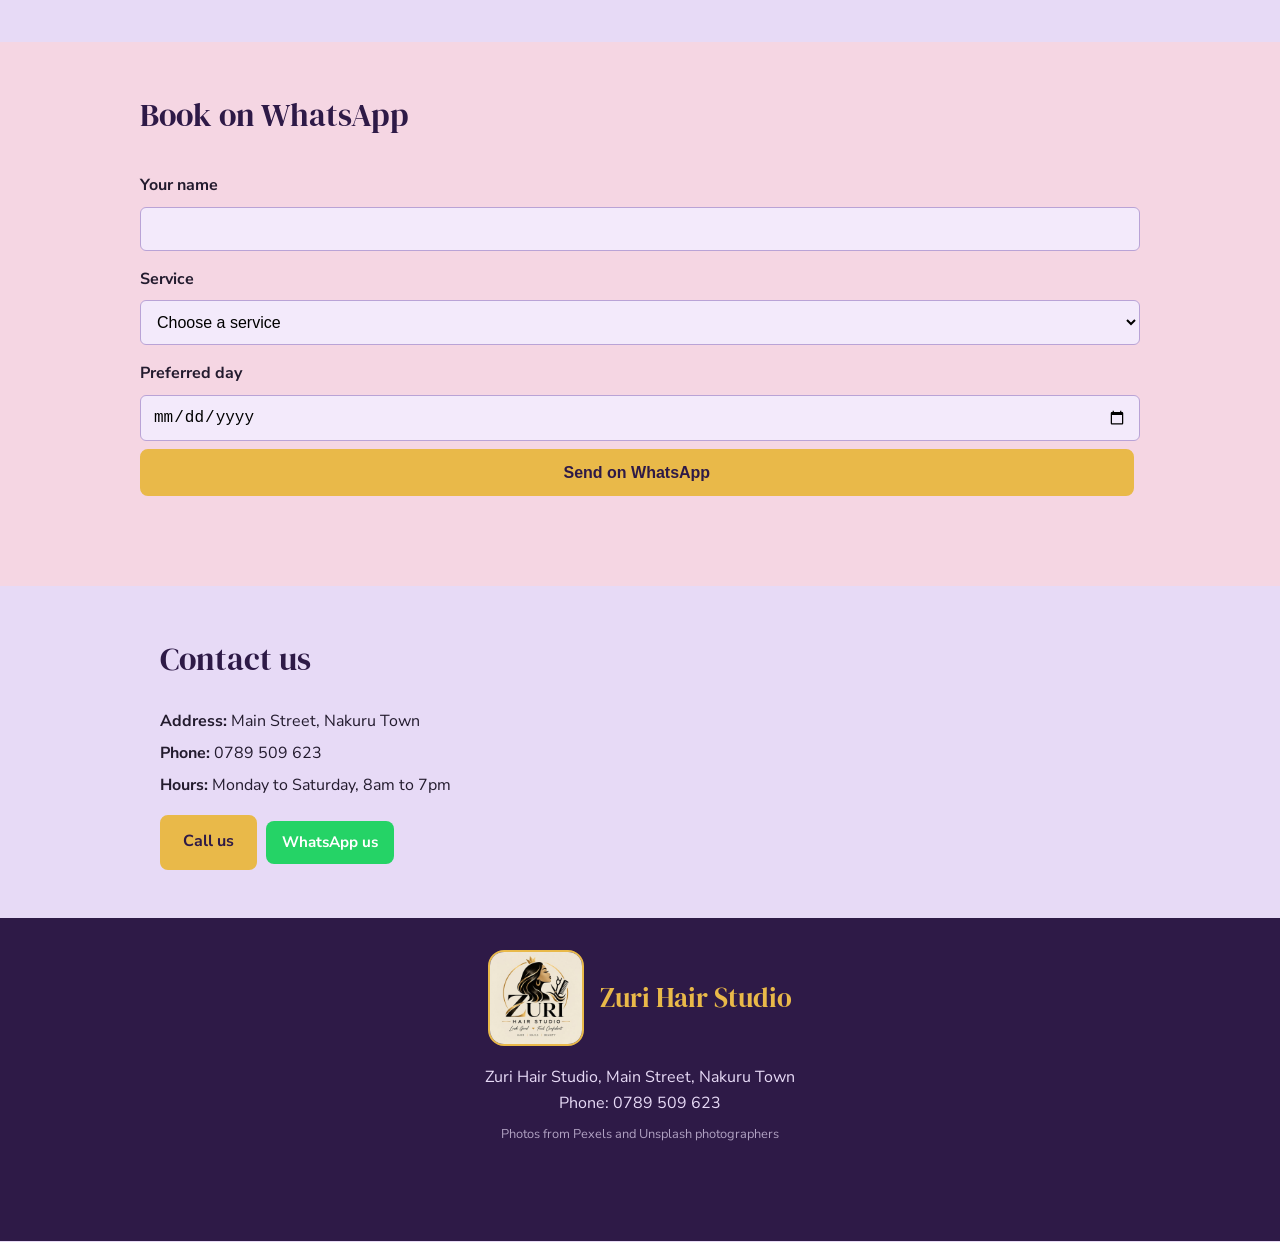
==== commit 0f4e8fc7: "Add files via upload" ====
--- a/index.html
+++ b/index.html
@@ -10,13 +10,13 @@
   <link rel="preconnect" href="https://fonts.googleapis.com">
   <link rel="preconnect" href="https://fonts.gstatic.com" crossorigin>
   <link href="https://fonts.googleapis.com/css2?family=DM+Serif+Display&family=Nunito+Sans:wght@400;700&display=swap" rel="stylesheet">
-  <link rel="stylesheet" href="styles.css">
+  <link rel="stylesheet" href="styles.css?v=2">
 </head>
 <body>
 
   <!-- 1. HEADER with logo -->
   <header class="site-header">
-    <a href="#home" class="logo-link" aria-label="Zuri Hair Studio home"><img src="images/logo.jpg" alt="Zuri Hair Studio logo" class="logo" width="64" height="64"></a>
+    <a href="#home" class="brand" aria-label="Zuri Hair Studio home"><img src="images/logo.jpg" alt="Zuri Hair Studio logo" class="logo" width="56" height="56"><span class="brand-name">Zuri Hair Studio</span></a>
     <button class="menu-btn" id="menuBtn" aria-label="Open menu">Menu</button>
     <nav id="nav" class="nav">
       <a href="#services">Services</a>
@@ -149,18 +149,18 @@
 
   <!-- 8. FOOTER with logo -->
   <footer class="site-footer">
-    <img src="images/logo.jpg" alt="Zuri Hair Studio logo" class="footer-logo" width="160" height="160" loading="lazy">
+    <div class="footer-brand"><img src="images/logo.jpg" alt="Zuri Hair Studio logo" class="footer-logo" width="96" height="96" loading="lazy"><span class="brand-name">Zuri Hair Studio</span></div>
     <p>Zuri Hair Studio, Main Street, Nakuru Town</p>
     <p>Phone: 0789 509 623</p>
     <p class="credit">Photos from Pexels and Unsplash photographers</p>
   </footer>
 
   <!-- 9. FLOATING BUTTONS -->
-  <div class="float-btns">
+  <div class="float-btns" style="position:fixed;right:14px;bottom:14px;display:flex;flex-direction:column;gap:10px;z-index:9999">
     <a class="fab call" href="tel:+254789509623" aria-label="Call Zuri Hair Studio"><svg viewBox="0 0 24 24" width="20" height="20" fill="currentColor" aria-hidden="true"><path d="M6.6 10.8a15 15 0 006.6 6.6l2.2-2.2a1 1 0 011-.25c1.1.37 2.3.57 3.6.57a1 1 0 011 1V20a1 1 0 01-1 1A17 17 0 013 4a1 1 0 011-1h3.5a1 1 0 011 1c0 1.25.2 2.45.57 3.58a1 1 0 01-.25 1l-2.2 2.2z"/></svg><span>Call us</span></a>
-    <a class="fab wa" href="https://wa.me/254789509623?text=Hello%20Zuri%20Hair%20Studio%2C%20I%20would%20like%20to%20ask%20about%20your%20services." target="_blank" rel="noopener" aria-label="WhatsApp Zuri Hair Studio">WhatsApp</a>
+    <a class="fab wa" href="https://wa.me/254789509623?text=Hello%20Zuri%20Hair%20Studio%2C%20I%20would%20like%20to%20ask%20about%20your%20services." target="_blank" rel="noopener" aria-label="WhatsApp Zuri Hair Studio"><svg viewBox="0 0 24 24" width="20" height="20" fill="currentColor" aria-hidden="true"><path d="M12 2a10 10 0 00-8.6 15L2 22l5.2-1.4A10 10 0 1012 2zm5.2 13.9c-.2.6-1.300 1.200-1.800 1.200-.5.100-1 .2-3.300-.7a11 11 0 01-4.500-4c-.3-.5-1.100-1.600-1.100-2.900s.7-1.900.9-2.200a1 1 0 01.7-.3h.5c.2 0 .4 0 .6.500l.8 2c.1.200.1.300 0 .5l-.4.600-.3.300c-.1.100-.3.300-.1.600a7 7 0 002.700 2.400c.3.100.5.100.7-.1l.9-1.100c.2-.2.400-.2.600-.1l2 1c.3.100.5.200.5.300 0 .2 0 .8-.2 1.300z"/></svg><span>WhatsApp</span></a>
   </div>
 
-  <script src="script.js"></script>
+  <script src="script.js?v=2"></script>
 </body>
 </html>
--- a/styles.css
+++ b/styles.css
@@ -3,9 +3,9 @@
   --plum: #2e1a47;      /* dark purple: header, hero, footer */
   --pink: #d6336c;
   --gold: #e9b949;
-  --cream: #eee5d4;   /* page colour, matched to the logo background */
-  --sand: #ddd4c5;     /* alternate sections */
-  --ivory: #f7f3eb;   /* cards and form fields */
+  --cream: #e7daf6;   /* page colour: soft lilac */
+  --sand: #f5d6e3;    /* alternate sections: soft blush */
+  --ivory: #f3eafb;   /* cards and form fields: pale lilac */
   --text: #231b2e;
 }
 * { box-sizing: border-box; margin: 0; padding: 0; }
@@ -16,7 +16,9 @@
 
 /* 2. HEADER */
 .site-header { display: flex; justify-content: space-between; align-items: center; flex-wrap: wrap; padding: .6rem 1.25rem; background: var(--plum); position: sticky; top: 0; z-index: 10; }
-.logo { width: 64px; height: 64px; border-radius: 12px; border: 2px solid var(--gold); }
+.brand { display: flex; align-items: center; gap: .7rem; text-decoration: none; }
+.brand-name { font-family: "DM Serif Display", Georgia, serif; color: var(--gold); font-size: 1.25rem; line-height: 1.1; }
+.logo { width: 56px; height: 56px; border-radius: 12px; border: 2px solid var(--gold); }
 .menu-btn { background: none; border: 1px solid var(--gold); color: var(--gold); padding: .5rem 1rem; border-radius: 6px; font-size: 1rem; }
 .nav { display: none; width: 100%; flex-direction: column; gap: .9rem; padding: 1rem 0 .5rem; }
 .nav.open { display: flex; }
@@ -67,7 +69,7 @@
 /* 8. FORM AND CONTACT */
 form { display: grid; gap: .5rem; max-width: 520px; }
 label { font-weight: 700; margin-top: .5rem; }
-input, select { padding: .75rem; font-size: 1rem; background: var(--ivory); border: 1px solid #b59f78; border-radius: 6px; }
+input, select { padding: .75rem; font-size: 1rem; background: var(--ivory); border: 1px solid #b9a3d6; border-radius: 6px; }
 #formMsg { color: var(--pink); min-height: 1.5rem; }
 .contact-line { margin-bottom: .4rem; }
 .contact-actions { margin-top: 1rem; display: flex; flex-wrap: wrap; gap: .6rem; align-items: center; }
@@ -75,7 +77,9 @@
 
 /* 9. FOOTER */
 .site-footer { background: var(--plum); color: var(--cream); padding: 2rem 1.25rem 6rem; text-align: center; }
-.footer-logo { width: 160px; height: 160px; margin: 0 auto 1rem; border-radius: 16px; border: 2px solid var(--gold); }
+.footer-brand { display: flex; align-items: center; justify-content: center; gap: 1rem; margin-bottom: 1.2rem; }
+.footer-brand .brand-name { font-size: 1.7rem; text-align: left; }
+.footer-logo { width: 96px; height: 96px; margin: 0; border-radius: 16px; border: 2px solid var(--gold); }
 .credit { font-size: .8rem; opacity: .7; margin-top: .5rem; }
 
 /* 10. FLOATING CALL AND WHATSAPP BUTTONS */
@@ -83,6 +87,7 @@
 .fab { display: flex; align-items: center; justify-content: center; gap: .5rem; padding: .75rem 1.1rem; border-radius: 30px; font-weight: 700; text-decoration: none; color: #fff; box-shadow: 0 4px 12px rgba(0,0,0,.35); }
 .fab.call { background: var(--plum); border: 2px solid var(--gold); color: var(--gold); }
 .fab.wa { background: #25d366; }
+.fab svg { flex: none; }
 
 /* 11. LAPTOP AND BIGGER (photo becomes the background, text on top) */
 @media (min-width: 768px) {
